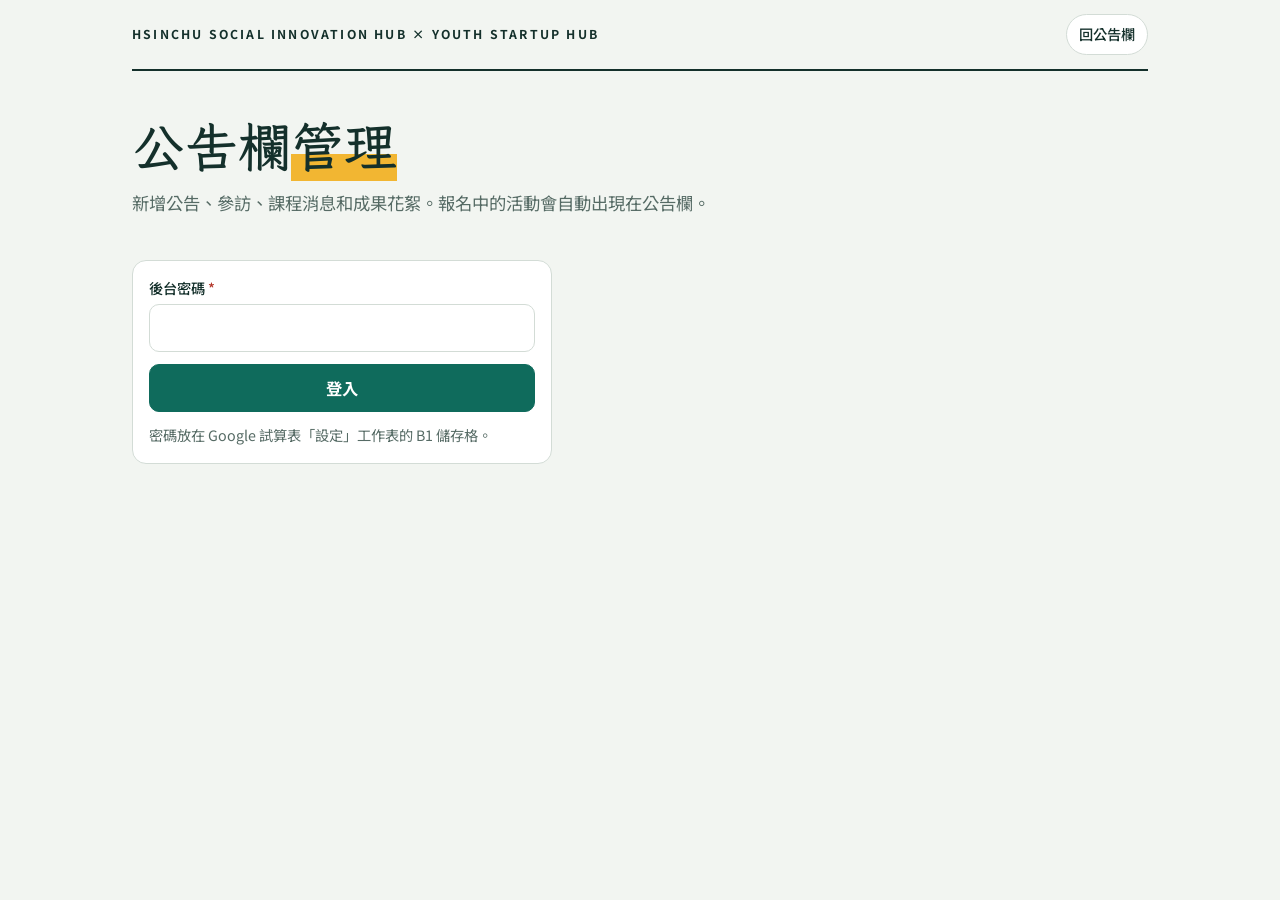
==== admin.html @ f9fd6b79 "建立兩基地進駐團隊公告欄：未來活動、公告、參訪、課程與成果花絮（照片、YouTube） Co-Authored-By: Claude Opus 5.5 <noreply@anthropic.com> " ====
<!DOCTYPE html>
<html lang="zh-Hant">
<head>
<meta charset="utf-8">
<meta name="viewport" content="width=device-width, initial-scale=1">
<meta name="robots" content="noindex">
<title>公告欄管理｜兩基地進駐團隊公告欄</title>
<link rel="preconnect" href="https://fonts.googleapis.com">
<link rel="preconnect" href="https://fonts.gstatic.com" crossorigin>
<link href="https://fonts.googleapis.com/css2?family=LXGW+WenKai+TC:wght@400;700&family=Noto+Sans+TC:wght@400;500;700&display=swap" rel="stylesheet">
<link rel="icon" type="image/svg+xml" href="logo-mark.svg">
<link rel="stylesheet" href="style.css?v=20261125a">
</head>
<body>
<div class="wrap">
  <header class="top">
    <div class="brand">HSINCHU SOCIAL INNOVATION HUB × YOUTH STARTUP HUB</div>
    <nav class="nav"><a href="./">回公告欄</a></nav>
  </header>
  <main>
    <div class="hero">
      <h1>公告欄<em>管理</em></h1>
      <p>新增公告、參訪、課程消息和成果花絮。報名中的活動會自動出現在公告欄。</p>
    </div>
    <section id="body"></section>
  </main>
</div>

<dialog id="dlg" aria-labelledby="dlg-title"><div class="dlg" id="dlg-body"></div></dialog>
<div id="toast" role="status" aria-live="polite"></div>

<script src="config.js"></script>
<script src="common.js"></script>
<script>
(function () {
  "use strict";
  var $ = U.$, esc = U.esc;
  /* 登入和活動報名後台共用同一組帳號（同一個 Google 試算表） */
  var S = { token: "", acts: [], posts: [], pp: [], postsOk: false, loaded: false, busy: false };
  try { S.token = sessionStorage.getItem("must-admin") || ""; S.email = sessionStorage.getItem("must-admin-email") || ""; } catch (e) {}
  S.cfg = null;

  /* ---------- Google 帳號登入 ---------- */
  function loadLoginCfg() {
    U.api("loginConfig").then(function (j) { S.cfg = { clientId: j.clientId || "", password: !!j.password }; })
      .catch(function () { S.cfg = { clientId: "", password: true }; }) // 舊版後端：沿用密碼登入
      .then(function () { if (!S.token) render(); });
  }
  function gsiReady(cb) {
    if (window.google && google.accounts && google.accounts.id) return cb();
    var old = document.getElementById("gsi-js");
    if (old) { old.addEventListener("load", cb); return; }
    var sc = document.createElement("script");
    sc.id = "gsi-js"; sc.src = "https://accounts.google.com/gsi/client"; sc.async = true;
    sc.onload = cb;
    sc.onerror = function () { var m = $("gsi-msg"); if (m) m.textContent = "Google 登入元件載入失敗，請檢查網路後重新整理。"; };
    document.head.appendChild(sc);
  }
  function showGoogleBtn() {
    gsiReady(function () {
      var box = $("gsi-btn");
      if (!box) return;
      google.accounts.id.initialize({ client_id: S.cfg.clientId, callback: onGoogleCredential, ux_mode: "popup", auto_select: false });
      google.accounts.id.renderButton(box, { theme: "outline", size: "large", text: "signin_with", shape: "pill", locale: "zh-TW", width: 280 });
    });
  }
  function onGoogleCredential(resp) {
    if (S.busy) return; S.busy = true;
    var m = $("gsi-msg"); if (m) m.textContent = "驗證中…";
    U.api("googleLogin", { credential: resp.credential }).then(function (j) {
      S.token = j.token; S.email = j.email || "";
      try { sessionStorage.setItem("must-admin", S.token); sessionStorage.setItem("must-admin-email", S.email); } catch (x) {}
      render(); return load();
    }).catch(function (x) { if (m) m.textContent = ""; U.toast(x.message); }).then(function () { S.busy = false; });
  }

  function actById(id) { for (var i = 0; i < S.acts.length; i++) if (S.acts[i].id === id) return S.acts[i]; return null; }

  /* ===== 兩基地進駐團隊公告欄（board.html）：公告、參訪、課程、成果花絮 ===== */
  var POST_TYPES = ["成果花絮", "公告", "參訪", "課程"], POST_BASES = ["兩基地", "社創", "青創"];
  function boardLink(id) { return new URL("./", location.href).href + (id ? "#p-" + id : ""); }
  function postById(id) { return S.posts.filter(function (p) { return p.id === id; })[0] || null; }
  function boardTab() {
    var h = '<div class="row" style="margin-bottom:12px"><button class="btn" type="button" data-newpost="成果花絮">新增成果花絮</button>' +
      '<button class="btn ghost" type="button" data-newpost="公告">新增公告／參訪／課程</button>' +
      '<a class="btn ghost" href="./" target="_blank" rel="noopener">開啟公告欄</a>' +
      '<button class="btn ghost" type="button" data-boardlink>複製公告欄連結</button>' +
      (S.email ? '<span class="cnt" style="margin-left:auto" title="目前登入的帳號">' + esc(S.email) + "</span>" : "") +
      '<button class="btn ghost sm" type="button" data-logout' + (S.email ? "" : ' style="margin-left:auto"') + '>登出</button></div>';
    if (!S.postsOk) return h + '<div class="panel"><p><strong>試算表程式還沒更新。</strong></p><p class="note">把新版 Code.gs 貼到 Apps Script、重新部署後，這裡就能新增公告和花絮。在那之前，公告欄頁面會先只顯示報名中的活動。</p></div>';
    h += '<p class="note" style="margin-bottom:12px">「報名中」的活動會自動出現在公告欄，不用另外新增。這裡放公告、參訪、課程消息和活動成果花絮（照片、YouTube 影片）。</p>';
    var list = S.posts.slice().sort(function (a, b) { var x = a.date || a.createdAt || "", y = b.date || b.createdAt || ""; return x > y ? -1 : x < y ? 1 : 0; });
    if (!list.length) return h + '<div class="panel"><p class="note">還沒有內容。按上面的按鈕新增第一則。</p></div>';
    return h + '<div class="list">' + list.map(function (p) {
      var c = (p.photos && p.photos[0]) ? U.photoUrl(p.photos[0], 200) : ((p.youtube || []).map(U.ytId).filter(Boolean)[0] ? "https://i.ytimg.com/vi/" + (p.youtube || []).map(U.ytId).filter(Boolean)[0] + "/default.jpg" : "");
      return '<div class="arow">' + (c ? '<img class="athumb" src="' + esc(c) + '" alt="" loading="lazy" referrerpolicy="no-referrer">' : '<span class="athumb empty">' + esc(p.type) + "</span>") +
        '<div class="info"><strong>' + esc(p.title) + "</strong>" +
        '<span class="tags"><span class="chip">' + esc(p.type) + '</span><span class="cnt">' + esc(p.base) + (p.date ? " · " + esc(U.dparts(p.date).full) : "") +
        ((p.photos || []).length ? " · 照片 " + p.photos.length + " 張" : "") + ((p.youtube || []).length ? " · 影片 " + p.youtube.length + " 支" : "") + (p.pinned ? " · 置頂" : "") + "</span></span></div>" +
        '<div class="row"><button class="btn ghost sm" type="button" data-editpost="' + esc(p.id) + '">編輯</button>' +
        (p.type === "成果花絮" ? '<button class="btn ghost sm" type="button" data-postlink="' + esc(p.id) + '">複製花絮連結</button>' : "") +
        '<button class="btn danger sm" type="button" data-delpost="' + esc(p.id) + '">刪除</button></div></div>';
    }).join("") + "</div>";
  }
  function picsHtml() {
    return S.pp.length ? S.pp.map(function (u, i) {
      return '<span style="position:relative;display:inline-block"><img src="' + esc(U.photoUrl(u, 200)) + '" alt="" referrerpolicy="no-referrer" style="width:96px;height:72px;object-fit:cover;border-radius:8px;display:block">' +
        '<button type="button" class="x" data-rmpic="' + i + '" aria-label="移除這張" style="position:absolute;top:-8px;right:-8px;width:28px;height:28px;font-size:.8rem;background:var(--card)">✕</button></span>';
    }).join("") : '<span class="note">還沒有照片</span>';
  }
  function openPost(id, type) {
    var p = (id && postById(id)) || { type: type === "成果花絮" ? "成果花絮" : "公告", base: "兩基地", photos: [], youtube: [] };
    S.pp = (p.photos || []).slice();
    var story = p.type === "成果花絮";
    var past = U.sortActs(S.acts).filter(function (a) { return a.status !== "open"; });
    U.showDlg(U.head(id ? "編輯" + p.type : story ? "新增成果花絮" : "新增公告／參訪／課程") + '<form id="post-form" data-id="' + esc(id || "") + '">' +
      (story && !id && past.length ? '<label class="f" for="p-from"><span>從活動帶入（選了會自動填標題、日期）</span><select id="p-from"><option value="">（不帶入，自己填）</option>' +
        past.map(function (a) { return '<option value="' + esc(a.id) + '">' + esc(U.dparts(a.date).md + "　" + a.title) + "</option>"; }).join("") + "</select></label>" : "") +
      '<div class="grid2"><label class="f" for="p-type"><span>類型</span><select id="p-type">' + POST_TYPES.map(function (t) { return "<option" + (p.type === t ? " selected" : "") + ">" + t + "</option>"; }).join("") + "</select></label>" +
      '<label class="f" for="p-base"><span>基地</span><select id="p-base">' + POST_BASES.map(function (t) { return "<option" + (p.base === t ? " selected" : "") + ">" + t + "</option>"; }).join("") + "</select></label></div>" +
      U.fld("p-title", "標題", p.title, true, "text", ' maxlength="100"') +
      '<div class="grid2">' + U.fld("p-date", story ? "活動日期" : "日期（參訪、課程的日期；一般公告可不填）", p.date, false, "date") +
      '<label class="chk" style="align-self:end;min-height:46px"><input type="checkbox" id="p-pin"' + (p.pinned ? " checked" : "") + "> 置頂（排在最前面）</label></div>" +
      '<label class="f" for="p-body"><span>內容</span><textarea id="p-body" maxlength="3000" placeholder="' + (story ? "活動簡介、成果亮點、參加人數…" : "時間、地點、對象、注意事項…") + '">' + esc(p.body) + "</textarea></label>" +
      '<div class="f"><span>照片（可一次選多張，會自動縮小上傳）</span><div class="imgpick"><div id="p-pics" class="row" style="gap:12px;padding:10px;border:1px dashed var(--line);border-radius:10px;background:var(--paper)">' + picsHtml() + "</div>" +
      '<div class="row"><label class="btn ghost sm" for="p-file">選擇照片</label><input type="file" id="p-file" accept="image/jpeg,image/png,image/webp" multiple hidden><span id="p-imgmsg" class="cnt"></span></div>' +
      '<textarea id="p-urls" style="min-height:46px" placeholder="或貼上照片網址／Google 雲端硬碟分享連結，一行一張（要設成「知道連結的人都能查看」）"></textarea></div></div>' +
      '<label class="f" for="p-yt"><span>YouTube 影片網址（一行一支，例如 https://youtu.be/…）</span><textarea id="p-yt" style="min-height:46px">' + esc((p.youtube || []).join("\n")) + "</textarea></label>" +
      U.fld("p-link", "相關連結（報名網址、新聞稿、FB 貼文…，可不填）", p.link, false, "text", ' inputmode="url" placeholder="https://"') +
      '<div class="row"><button class="btn" type="submit">儲存</button><button class="btn ghost" type="button" data-close>取消</button></div></form>');
  }
  function uploadPics(files, input) {
    var msg = $("p-imgmsg"), list = [].slice.call(files).filter(function (f) { return /^image\//.test(f.type); }), done = 0;
    if (!list.length) { U.toast("請選擇圖片檔（JPG、PNG）。"); input.value = ""; return; }
    if (S.uploading) return;
    S.uploading = true;
    var title = ($("p-title") && $("p-title").value.trim()) || "成果花絮";
    var next = function () {
      if (!list.length) return Promise.resolve();
      var f = list.shift();
      msg.textContent = "上傳中… " + (done + 1) + " / " + (done + list.length + 1);
      return shrink(f).then(function (dataUrl) { return call("uploadImage", { type: "image/jpeg", name: title, data: dataUrl.split(",")[1] }); })
        .then(function (j) { S.pp.push(j.url); done++; var box = $("p-pics"); if (box) box.innerHTML = picsHtml(); return next(); });
    };
    next().then(function () { msg.textContent = "已上傳 " + done + " 張，記得按「儲存」"; })
      .catch(function (e) { msg.textContent = done ? "已上傳 " + done + " 張，其餘失敗" : ""; if (e.code !== "auth") U.toast(e.message); })
      .then(function () { S.uploading = false; input.value = ""; });
  }

  function render() {
    var el = $("body");
    if (!U.configured()) { el.innerHTML = U.SETUP_NOTE; return; }
    if (!S.token) {
      if (!S.cfg) { el.innerHTML = '<div class="panel login"><p class="note">載入中…</p></div>'; return; }
      if (S.cfg.clientId) {
        el.innerHTML = '<div class="panel login"><h3 style="margin-top:0">後台登入</h3><div id="gsi-btn" style="min-height:44px"></div>' +
          '<p class="note" id="gsi-msg" aria-live="polite"></p><p class="note">請用已加入「後台帳號」名單的 Google 帳號登入。</p></div>';
        showGoogleBtn();
        return;
      }
      el.innerHTML = '<form id="login-form" class="panel login">' + U.fld("pw", "後台密碼", "", true, "password", ' autocomplete="current-password"') +
        '<button class="btn" type="submit">登入</button><p class="note">密碼放在 Google 試算表「設定」工作表的 B1 儲存格。</p></form>';
      return;
    }
    if (!S.loaded) { el.innerHTML = '<div class="panel"><p class="note">載入中…</p></div>'; return; }
    el.innerHTML = boardTab();
  }

  function logout(msg) {
    S.token = ""; S.email = ""; S.loaded = false;
    try { sessionStorage.removeItem("must-admin"); sessionStorage.removeItem("must-admin-email"); } catch (e) {}
    try { if (window.google && google.accounts && google.accounts.id) google.accounts.id.disableAutoSelect(); } catch (e) {}
    render(); if (msg) U.toast(msg);
  }
  function call(action, data) {
    return U.api(action, Object.assign({ token: S.token }, data || {})).catch(function (e) {
      if (e.code === "auth") logout(e.message);
      throw e;
    });
  }
  function load() {
    return call("boardAdmin").catch(function (e) {
      if (/不支援/.test(e.message)) return { activities: [], posts: null }; // 試算表程式還沒更新
      throw e;
    }).then(function (j) {
      S.acts = j.activities || []; S.postsOk = Array.isArray(j.posts); S.posts = j.posts || [];
      S.loaded = true; render();
    });
  }
  function act(fn, okMsg) {
    if (S.busy) return;
    S.busy = true;
    fn().then(function () { U.toast(okMsg); U.closeDlg(); return load().then(function () { }); })
      .catch(function (e) { if (e.code !== "auth") U.toast(e.message); })
      .then(function () { S.busy = false; });
  }

  document.addEventListener("submit", function (e) {
    e.preventDefault();
    var f = e.target;
    if (f.id === "login-form") {
      if (S.busy) return; S.busy = true;
      U.api("login", { password: $("pw").value }).then(function (j) {
        S.token = j.token;
        try { sessionStorage.setItem("must-admin", S.token); } catch (x) {}
        render(); return load();
      }).catch(function (x) { U.toast(x.message); }).then(function () { S.busy = false; });
    } else if (f.id === "post-form") {
      if (S.uploading) { U.toast("照片還在上傳，請稍等一下再儲存。"); return; }
      var lines = function (v) { return String(v || "").split(/[\r\n]+/).map(function (x) { return x.trim(); }).filter(function (x) { return /^https:\/\//.test(x); }); };
      var pst = { id: f.dataset.id, type: $("p-type").value, base: $("p-base").value, title: $("p-title").value.trim(), date: $("p-date").value,
        body: $("p-body").value.trim(), photos: S.pp.concat(lines($("p-urls").value)), youtube: lines($("p-yt").value), link: $("p-link").value.trim(), pinned: $("p-pin").checked };
      if (!pst.title) { U.toast("請填寫標題。"); return; }
      act(function () { return call("savePost", { post: pst }); }, "已儲存，公告欄馬上會更新。");
    }
  });
  document.addEventListener("click", function (e) {
    var t = e.target.closest("[data-close],[data-logout],[data-newpost],[data-editpost],[data-delpost],[data-rmpic],[data-postlink],[data-boardlink]");
    if (!t) { if (e.target === $("dlg")) U.closeDlg(); return; }
    var d = t.dataset;
    if (d.close !== undefined) U.closeDlg();
    else if (d.logout !== undefined) logout("已登出。");
    else if (d.newpost !== undefined) openPost("", d.newpost);
    else if (d.editpost !== undefined) openPost(d.editpost);
    else if (d.delpost !== undefined) {
      if (d.sure !== "1") { d.sure = "1"; t.textContent = "確定刪除？"; return; }
      act(function () { return call("deletePost", { id: d.delpost }); }, "已刪除。");
    } else if (d.rmpic !== undefined) { S.pp.splice(+d.rmpic, 1); $("p-pics").innerHTML = picsHtml(); }
    else if (d.postlink !== undefined || d.boardlink !== undefined) {
      var bl = boardLink(d.postlink || "");
      navigator.clipboard.writeText(bl).then(function () { U.toast("連結已複製，可直接貼到 FB 或 LINE。"); }, function () { U.toast("連結是：" + bl); });
    }
  });
  document.addEventListener("change", function (e) {
    if (e.target.id === "p-file" && e.target.files.length) uploadPics(e.target.files, e.target);
    else if (e.target.id === "p-from") {
      var fa = actById(e.target.value);
      if (fa) { $("p-title").value = fa.title + "｜活動花絮"; $("p-date").value = fa.date || ""; }
    }
  });

  /* 上傳前先縮小到長邊 1600px 的 JPG，載入比較快，也不會超過大小限制 */
  function shrink(file) {
    return new Promise(function (ok, bad) {
      var url = URL.createObjectURL(file), img = new Image();
      img.onload = function () {
        var max = 1600, w = img.naturalWidth, h = img.naturalHeight, k = Math.min(1, max / Math.max(w, h));
        var c = document.createElement("canvas"); c.width = Math.round(w * k); c.height = Math.round(h * k);
        var g = c.getContext("2d"); g.fillStyle = "#fff"; g.fillRect(0, 0, c.width, c.height); g.drawImage(img, 0, 0, c.width, c.height);
        URL.revokeObjectURL(url);
        ok(c.toDataURL("image/jpeg", 0.85));
      };
      img.onerror = function () { URL.revokeObjectURL(url); bad(new Error("這個檔案無法當成圖片讀取，請換一張 JPG 或 PNG。")); };
      img.src = url;
    });
  }
  render();
  if (U.configured()) loadLoginCfg();
  if (S.token && U.configured()) load().catch(function (e) { if (e.code !== "auth") { $("body").innerHTML = '<div class="panel"><p class="note">' + esc(e.message) + "</p></div>"; } });
})();
</script>
</body>
</html>
---- style.css ----
/* layout: a campus notice board. One column; each activity is a ticket led by its date stub. */
:root{
  --paper:#f2f5f1; --card:#ffffff; --ink:#14302b; --muted:#566b65; --line:#d3dcd6;
  --accent:#0f6b5c; --accent-ink:#ffffff; --mark:#f2b632; --mark-ink:#3a2a00;
  --open:#1d7a46; --fb:#2b5fb8; --closed:#66716d; --danger:#b3372b;
  --display:"LXGW WenKai TC","Noto Serif TC","PMingLiU",serif;
  --body:"Noto Sans TC","PingFang TC","Microsoft JhengHei",system-ui,sans-serif;
  --r:14px;
}
@media (prefers-color-scheme: dark){
  :root:not([data-theme="light"]){
    color-scheme:dark;
    --paper:#0f1a18; --card:#172523; --ink:#e6efea; --muted:#9db0a9; --line:#2c3f3a;
    --accent:#55c7b0; --accent-ink:#072019; --mark:#f2b632; --mark-ink:#3a2a00;
    --open:#6fd49a; --fb:#8fb4f5; --closed:#9aa5a1; --danger:#f08a7e;
  }
}
:root[data-theme="dark"]{
  color-scheme:dark;
  --paper:#0f1a18; --card:#172523; --ink:#e6efea; --muted:#9db0a9; --line:#2c3f3a;
  --accent:#55c7b0; --accent-ink:#072019; --mark:#f2b632; --mark-ink:#3a2a00;
  --open:#6fd49a; --fb:#8fb4f5; --closed:#9aa5a1; --danger:#f08a7e;
}
*{box-sizing:border-box}
html,body{margin:0}
/* 字級自適應：手機 16px，隨螢幕變寬逐步放大到 18px，全站字級都以 rem 跟著縮放 */
html{font-size:clamp(15px,14.4px + .15vw,17px)}
body{background:var(--paper);color:var(--ink);font-family:var(--body);font-size:1rem;line-height:1.6;-webkit-text-size-adjust:100%}
button,input,select,textarea{font:inherit;color:inherit}
:focus-visible{outline:3px solid var(--mark);outline-offset:2px}
.wrap{max-width:760px;margin:0 auto;padding:0 16px 64px}
.top{display:flex;align-items:center;justify-content:space-between;gap:12px;padding:14px 0;border-bottom:2px solid var(--ink)}
.brand{font-size:0.75rem;letter-spacing:.18em;font-weight:700}
.nav{display:flex;gap:6px}
.nav a{padding:8px 12px;border-radius:999px;text-decoration:none;color:var(--ink);font-size:0.875rem;font-weight:500;border:1px solid var(--line);background:var(--card)}
.nav a[aria-current="page"]{background:var(--ink);color:var(--paper);border-color:var(--ink)}
.hero{padding:28px 0 8px}
h1{font-family:var(--display);font-weight:700;font-size:clamp(1.875rem,1.2rem + 3vw,3.25rem);line-height:1.2;margin:0;text-wrap:balance}
h1 em{font-style:normal;background:linear-gradient(transparent 62%,var(--mark) 62%)}
.hero p{margin:10px 0 0;color:var(--muted)}
h2{font-family:var(--display);font-size:1.375rem;margin:0;text-wrap:balance}
section{margin-top:28px}
.sec-head{display:flex;align-items:baseline;justify-content:space-between;gap:12px;flex-wrap:wrap;margin-bottom:12px}
.sec-head small{color:var(--muted);font-size:0.875rem}
.panel{background:var(--card);border:1px solid var(--line);border-radius:var(--r);padding:16px}
.note{color:var(--muted);font-size:0.875rem;margin:0}
.filters{display:flex;gap:10px;flex-wrap:wrap;margin-bottom:12px}
.filters label{flex:1 1 140px;display:flex;flex-direction:column;gap:4px;font-size:0.8125rem;color:var(--muted)}
select,input[type=text],input[type=date],input[type=number],textarea{
  width:100%;min-height:46px;padding:10px 12px;border:1px solid var(--line);border-radius:10px;background:var(--card);color:var(--ink)}
textarea{min-height:92px;resize:vertical}
.list{display:flex;flex-direction:column;gap:10px}
.act{display:flex;align-items:stretch;gap:0;width:100%;text-align:left;padding:0;background:var(--card);border:1px solid var(--line);border-radius:var(--r);cursor:pointer;overflow:hidden}
.act:hover{border-color:var(--accent)}
.date{flex:0 0 74px;display:flex;flex-direction:column;align-items:center;justify-content:center;padding:12px 6px;background:var(--ink);color:var(--paper);border-right:2px dashed var(--paper)}
.date b{font-family:var(--display);font-size:1.5rem;line-height:1.1;font-variant-numeric:tabular-nums}
.date i{font-style:normal;font-size:0.75rem;opacity:.8}
.act .body{flex:1 1 auto;min-width:0;padding:12px 14px;display:flex;flex-direction:column;gap:6px}
.act .t{font-weight:700;font-size:1.0625rem;line-height:1.35;overflow-wrap:anywhere}
.act .m{color:var(--muted);font-size:0.8438rem;overflow-wrap:anywhere}
.tags{display:flex;gap:8px;flex-wrap:wrap;align-items:center}
.pill{display:inline-flex;align-items:center;gap:6px;padding:2px 10px;border-radius:999px;font-size:0.7812rem;font-weight:700;border:1.5px solid currentColor;white-space:nowrap}
.pill::before{content:"";width:7px;height:7px;border-radius:50%;background:currentColor}
.pill.open{color:var(--open)} .pill.feedback{color:var(--fb)} .pill.closed{color:var(--closed)}
.pill.closed::before{background:transparent;border:1.5px solid currentColor}
.chip{font-size:0.7812rem;padding:2px 9px;border-radius:999px;background:var(--mark);color:var(--mark-ink);font-weight:700;white-space:nowrap}
.cnt{font-size:0.8125rem;color:var(--muted);font-variant-numeric:tabular-nums}
.btn{display:inline-flex;align-items:center;justify-content:center;min-height:46px;padding:10px 18px;border-radius:10px;border:1px solid var(--accent);background:var(--accent);color:var(--accent-ink);font-weight:700;cursor:pointer}
.btn.ghost{background:transparent;color:var(--ink);border-color:var(--line)}
.btn.danger{background:transparent;color:var(--danger);border-color:var(--danger)}
.btn.sm{min-height:38px;padding:6px 12px;font-size:0.875rem}
.btn:disabled{opacity:.5;cursor:not-allowed}
.row{display:flex;gap:10px;flex-wrap:wrap;align-items:center}
dialog{border:0;padding:0;background:var(--card);color:var(--ink);width:min(620px,100%);max-width:100%;max-height:92%;border-radius:18px 18px 0 0;margin:auto auto 0}
@media (min-width:640px){dialog{border-radius:18px;margin:auto}}
dialog::backdrop{background:rgba(8,20,18,.55)}
.dlg{padding:18px 18px 24px;display:flex;flex-direction:column;gap:14px}
.dlg-head{display:flex;justify-content:space-between;align-items:flex-start;gap:12px}
.dlg h3{font-family:var(--display);font-size:1.375rem;line-height:1.3;margin:0;overflow-wrap:anywhere}
.x{flex:0 0 auto;width:42px;height:42px;border-radius:50%;border:1px solid var(--line);background:transparent;cursor:pointer;font-size:1.125rem}
dl.meta{display:grid;grid-template-columns:auto 1fr;gap:6px 14px;margin:0;font-size:0.9375rem}
dl.meta dt{color:var(--muted)} dl.meta dd{margin:0;overflow-wrap:anywhere}
.desc{white-space:pre-wrap;overflow-wrap:anywhere;margin:0}
form{display:flex;flex-direction:column;gap:12px}
.f{display:flex;flex-direction:column;gap:4px;font-size:0.875rem;font-weight:500}
.f span i{font-style:normal;color:var(--danger)}
.grid2{display:grid;grid-template-columns:1fr 1fr;gap:12px}
@media (max-width:420px){.grid2{grid-template-columns:1fr}}
hr{border:0;border-top:1px dashed var(--line);margin:2px 0;width:100%}
.ok{border-left:4px solid var(--open);padding:10px 12px;background:var(--paper);border-radius:8px;font-size:0.9375rem}
.warn{border-left:4px solid var(--mark);padding:10px 12px;background:var(--paper);border-radius:8px;font-size:0.9375rem}
.rate{display:flex;gap:8px;flex-wrap:wrap}
.rate label{position:relative}
.rate input{position:absolute;opacity:0;inset:0}
.rate span{display:flex;align-items:center;justify-content:center;width:50px;height:46px;border:1px solid var(--line);border-radius:10px;font-weight:700;cursor:pointer}
.rate input:checked+span{background:var(--accent);color:var(--accent-ink);border-color:var(--accent)}
.rate input:focus-visible+span{outline:3px solid var(--mark);outline-offset:2px}
.tabs{display:flex;gap:6px;flex-wrap:wrap;margin-bottom:14px}
.tabs button{min-height:42px;padding:8px 14px;border-radius:10px;border:1px solid var(--line);background:var(--card);cursor:pointer;font-weight:500}
.tabs button[aria-selected="true"]{background:var(--ink);color:var(--paper);border-color:var(--ink)}
.scroll{overflow-x:auto;border:1px solid var(--line);border-radius:var(--r);background:var(--card)}
table{border-collapse:collapse;width:100%;font-size:0.875rem;font-variant-numeric:tabular-nums}
th,td{padding:10px 12px;text-align:left;border-bottom:1px solid var(--line);white-space:nowrap;vertical-align:top}
td.wrapc{white-space:normal;min-width:180px;overflow-wrap:anywhere}
th{color:var(--muted);font-weight:500;font-size:0.8125rem}
tr:last-child td{border-bottom:0}
.arow{display:flex;gap:12px;align-items:center;justify-content:space-between;flex-wrap:wrap;padding:12px 14px;background:var(--card);border:1px solid var(--line);border-radius:var(--r)}
.arow .info{flex:1 1 220px;min-width:0;display:flex;flex-direction:column;gap:4px}
.stat{display:flex;gap:18px;flex-wrap:wrap;align-items:flex-end;margin-bottom:12px}
.stat b{font-family:var(--display);font-size:2.125rem;line-height:1}
.bars{display:grid;grid-template-columns:auto 1fr auto;gap:4px 8px;align-items:center;font-size:0.8125rem;flex:1 1 200px}
.bars .bar{height:10px;border-radius:5px;background:var(--line);overflow:hidden}
.bars .bar i{display:block;height:100%;background:var(--accent)}
.fbitem{padding:12px 14px;border:1px solid var(--line);border-radius:var(--r);background:var(--card)}
.fbitem p{margin:6px 0 0;white-space:pre-wrap;overflow-wrap:anywhere}
#toast{position:fixed;left:50%;bottom:20px;transform:translateX(-50%);background:var(--ink);color:var(--paper);padding:10px 16px;border-radius:999px;font-size:0.875rem;max-width:calc(100% - 32px);opacity:0;pointer-events:none;transition:opacity .2s;z-index:99}
#toast.on{opacity:1}
@media (prefers-reduced-motion:reduce){#toast{transition:none}}
[hidden]{display:none!important}
.login{max-width:420px}
.sid-row{display:flex;gap:10px;flex-wrap:wrap}
.sid-row input{flex:1 1 180px}

details summary{cursor:pointer;color:var(--muted);font-size:0.9062rem;padding:8px 0}
dialog:modal{overflow:auto}
.survey{gap:18px}
.sv-intro{display:flex;flex-direction:column;gap:6px;padding:12px 14px;background:var(--paper);border-radius:10px}
.sv-intro p{margin:0}
.sv-q{display:flex;flex-direction:column;gap:10px;padding:14px 0;border-top:1px solid var(--line);border:0;margin:0;min-width:0}
.sv-q+.sv-q,.sv-note+.sv-q,.sv-q+.sv-note{border-top:1px solid var(--line)}
.sv-t{font-weight:700;display:flex;gap:8px;align-items:baseline;padding:0}
.sv-t b{flex:0 0 auto;min-width:24px;height:24px;border-radius:50%;background:var(--ink);color:var(--paper);font-size:0.8125rem;display:inline-flex;align-items:center;justify-content:center}
.sv-t i{font-style:normal;color:var(--danger)}
.sv-q.miss .sv-t{color:var(--danger)}
.mrow.miss legend{color:var(--danger)}
.choices{display:flex;flex-wrap:wrap;gap:8px}
.opt{position:relative}
.opt input{position:absolute;opacity:0;inset:0;margin:0;cursor:pointer}
.opt span{display:inline-flex;align-items:center;min-height:42px;padding:8px 14px;border:1px solid var(--line);border-radius:999px;background:var(--card);font-size:0.9062rem}
.opt input:checked+span{background:var(--accent);color:var(--accent-ink);border-color:var(--accent);font-weight:700}
.opt input:focus-visible+span{outline:3px solid var(--mark);outline-offset:2px}
.mrow{border:0;padding:0;margin:0;display:flex;flex-direction:column;gap:6px;min-width:0}
.mrow legend{font-size:0.9062rem;color:var(--muted);padding:0;margin-bottom:6px}
.mrow .opt span{min-height:38px;padding:6px 11px;font-size:0.8438rem}
.sv-note{padding:12px 14px;border-left:4px solid var(--mark);background:var(--paper);border-radius:8px;font-size:0.9062rem;white-space:pre-line}
.slider{display:flex;align-items:center;gap:12px}
.slider input{flex:1 1 auto;accent-color:var(--accent);min-height:42px}
.slider output{flex:0 0 76px;text-align:right;font-weight:700;font-variant-numeric:tabular-nums}
.slider.untouched output{color:var(--muted);font-weight:400;font-size:0.8125rem}
.ends{display:flex;justify-content:space-between;color:var(--muted);font-size:0.7812rem;margin-top:-6px;padding-right:88px}
.mtable td.num,.mtable th.num{text-align:right}
.linkbox{display:flex;gap:8px;flex-wrap:wrap;align-items:center}
.linkbox code{flex:1 1 240px;min-width:0;padding:8px 10px;background:var(--paper);border:1px solid var(--line);border-radius:8px;font-size:0.8125rem;overflow-wrap:anywhere}
.sv-block{display:flex;flex-direction:column;gap:10px}
.sv-block h4{margin:0;font-size:1rem}
.sv-q+.sv-q,.sv-note+.sv-q,.sv-q+.sv-note{border-top:0;box-shadow:inset 0 1px 0 var(--line)}
.sv-q>legend{float:left;width:100%;margin-bottom:10px}
.sv-q>legend+*{clear:both}
.mrow .choices{display:grid;grid-template-columns:repeat(5,minmax(0,1fr));gap:6px}
.mrow .opt span{width:100%;justify-content:center;text-align:center;min-height:44px;padding:4px 2px;border-radius:10px;font-size:0.8125rem;line-height:1.25}
.sv-block .bars{flex:none}
.choices.free{display:flex;flex-wrap:wrap}
.choices.free .opt span{width:auto;padding:4px 14px}
.mrow:not(.sv-q .mrow) .choices:not(.free){grid-template-columns:repeat(3,minmax(0,1fr))}
.fixed{min-height:46px;padding:10px 12px;border:1px dashed var(--line);border-radius:10px;background:var(--paper);overflow-wrap:anywhere}
#reg-form .mrow legend.f{color:var(--ink);font-size:0.875rem;font-weight:500;margin-bottom:4px}
#reg-form .mrow legend i{font-style:normal;color:var(--danger)}
#reg-form .f>span i{font-style:normal;color:var(--danger)}
input[type=tel],input[type=email],input[type=password]{width:100%;min-height:46px;padding:10px 12px;border:1px solid var(--line);border-radius:10px;background:var(--card);color:var(--ink)}
#reg-form .mrow.miss legend.f{color:var(--danger)}
.act .thumb{flex:0 0 88px;align-self:stretch;min-height:96px;background:var(--paper);border-left:1px solid var(--line);overflow:hidden}
.act .thumb img{display:block;width:100%;height:100%;object-fit:cover}
.poster{display:block;margin:0 -18px;background:var(--paper);border-top:1px solid var(--line);border-bottom:1px solid var(--line)}
.poster img{display:block;width:100%;max-height:min(70vh,560px);object-fit:contain}
.athumb{flex:0 0 56px;width:56px;height:56px;border-radius:8px;object-fit:cover;background:var(--paper);border:1px solid var(--line)}
.athumb.empty{display:inline-flex;align-items:center;justify-content:center;font-size:0.6875rem;color:var(--muted)}
.imgpick{display:flex;flex-direction:column;gap:8px}
.imgprev{display:flex;align-items:center;justify-content:center;min-height:80px;padding:8px;border:1px dashed var(--line);border-radius:10px;background:var(--paper)}
.imgprev img{display:block;max-width:100%;max-height:220px;border-radius:6px}
label.btn{cursor:pointer}
@media (max-width:420px){.act .thumb{flex-basis:72px}}
.mailprev{border:1px solid var(--line);border-radius:10px;background:var(--paper);padding:12px 14px;display:flex;flex-direction:column;gap:8px}
.mailprev pre{margin:0;white-space:pre-wrap;overflow-wrap:anywhere;font-family:var(--body);font-size:0.9062rem;line-height:1.6}
td input[type=checkbox],th input[type=checkbox]{width:18px;height:18px;accent-color:var(--accent)}
.btn.sm[disabled]{opacity:.5}
.mailbody{font-size:0.9062rem;line-height:1.75;overflow-wrap:anywhere}
.mailbody hr{border:0;border-top:1px solid var(--line);margin:10px 0}
.mailbody a{color:var(--accent)}
code{font-size:0.7812rem;padding:1px 5px;border-radius:5px;background:var(--paper);border:1px solid var(--line)}
.mailbody img{display:block;max-width:100%;height:auto;margin:8px 0;border-radius:6px}
.qcard{display:flex;flex-direction:column;gap:10px;padding:14px;border:1px solid var(--line);border-radius:12px;background:var(--paper)}
.qhead{display:flex;align-items:center;gap:10px;flex-wrap:wrap}
.qtools{margin-left:auto;display:flex;gap:6px}
.qtools .btn.sm{min-height:34px;padding:4px 10px}
.chk{display:inline-flex;align-items:center;gap:8px;font-size:0.875rem;width:max-content}
.chk input{width:18px;height:18px;accent-color:var(--accent)}
.qcard input[type=number]{width:100%;min-height:46px;padding:10px 12px;border:1px solid var(--line);border-radius:10px;background:var(--card);color:var(--ink)}
.act-btns{display:grid;grid-template-columns:1fr 1fr;gap:10px}
.act.act-card{cursor:default}
.act.act-card:hover{border-color:var(--line)}
.act-btns.inline{display:inline-flex;gap:6px;flex-wrap:wrap}
.act-btns.inline .btn{min-height:30px;padding:3px 12px;font-size:0.8438rem;border-radius:999px}
.act-btns .btn:disabled{background:var(--paper);border-color:var(--line);color:var(--muted);opacity:1}
/* ===== 自適應版面 ===== */
/* 手機：按鈕放大、平均分配，方便手指點按 */
@media (max-width:520px){
  .act-btns.inline{display:flex;width:100%}
  .act-btns.inline .btn{flex:1 1 0;min-height:36px;font-size:0.875rem}
  .hero{padding:20px 0 4px}
  .act .date{flex-basis:64px}
  .act .date b{font-size:1.25rem}
}
/* 平板以上：版面放寬 */
@media (min-width:900px){
  .wrap{max-width:1080px;padding:0 32px 80px}
  .hero{padding:44px 0 16px}
  .hero p{font-size:1.0625rem}
  .filters label{flex:0 1 240px}
}
/* 電腦：活動卡片兩欄排列 */
@media (min-width:1024px){
  .list{display:grid;grid-template-columns:repeat(2,minmax(0,1fr));gap:14px}
  .list > .panel{grid-column:1 / -1}
}
/* 大標題自適應：手機分兩行、字級跟著螢幕寬度縮放；寬螢幕合成一行 */
.hero-title{font-size:clamp(1.5rem,7.4vw,2.5rem);line-height:1.3}
.hero-title span{display:block}
.hero-title span + span{margin-top:.15em}
@media (min-width:700px){
  .hero-title{font-size:clamp(2rem,3.6vw,2.9rem)}
  .hero-title{white-space:nowrap}
  .hero-title span{display:inline}
  .hero-title span + span{margin:0 0 0 .3em}
}
/* 輸入框維持 16px，避免 iPhone 點輸入框時自動放大畫面 */
input,select,textarea{font-size:max(16px,1rem)}
/* 單一活動頁（?id=活動編號） */
.single{margin-top:20px}
.single > .panel.dlg{padding:20px}
.single .back{align-self:flex-start;color:var(--muted);font-size:0.875rem;text-decoration:none}
.single .back:hover{color:var(--ink);text-decoration:underline}
.single-title{font-size:clamp(1.375rem,1rem + 2vw,2rem);line-height:1.3;overflow-wrap:anywhere}
.page-link{margin:0}
@media (min-width:900px){.is-single .wrap{max-width:820px}}
a.btn{text-decoration:none}
/* 列印／存成 PDF：只留下回饋分析內容 */
@media print{
  body{background:#fff}
  .top,.hero,.tabs,label[for="a-pick"],.noprint,.linkbox,#toast,dialog,[data-logout]{display:none!important}
  .wrap{max-width:none;padding:0}
  .panel,.sv-block{break-inside:avoid;box-shadow:none}
  .scroll{overflow:visible}
}
/* 回饋分析圖表 */
.chart{margin:4px 0 8px;display:flex;flex-direction:column;gap:6px}
.chart-svg{overflow-x:auto}
.chart-svg svg{display:block;width:100%;max-width:640px;min-width:420px;height:auto}
.chart figcaption{display:flex;justify-content:flex-end;max-width:640px}
.chart svg g:hover text{fill:var(--ink)}

/* EDM 和行銷貼文 */
dialog:has(.edm){width:min(1120px,100%)}
.edm{display:grid;gap:16px}
.edm-fields{display:flex;flex-direction:column;gap:10px}
.edm-out{display:flex;flex-direction:column;gap:10px;min-width:0}
.edm-post{min-height:420px;font-size:0.9375rem;line-height:1.7;background:var(--paper)}
.edm-frame{width:100%;height:560px;border:1px solid var(--line);border-radius:10px;background:#eef2ef}
@media (min-width:860px){
  .edm{grid-template-columns:minmax(0,5fr) minmax(0,6fr)}
  .edm-out{position:sticky;top:0;align-self:start}
  .edm-post{min-height:560px}
}
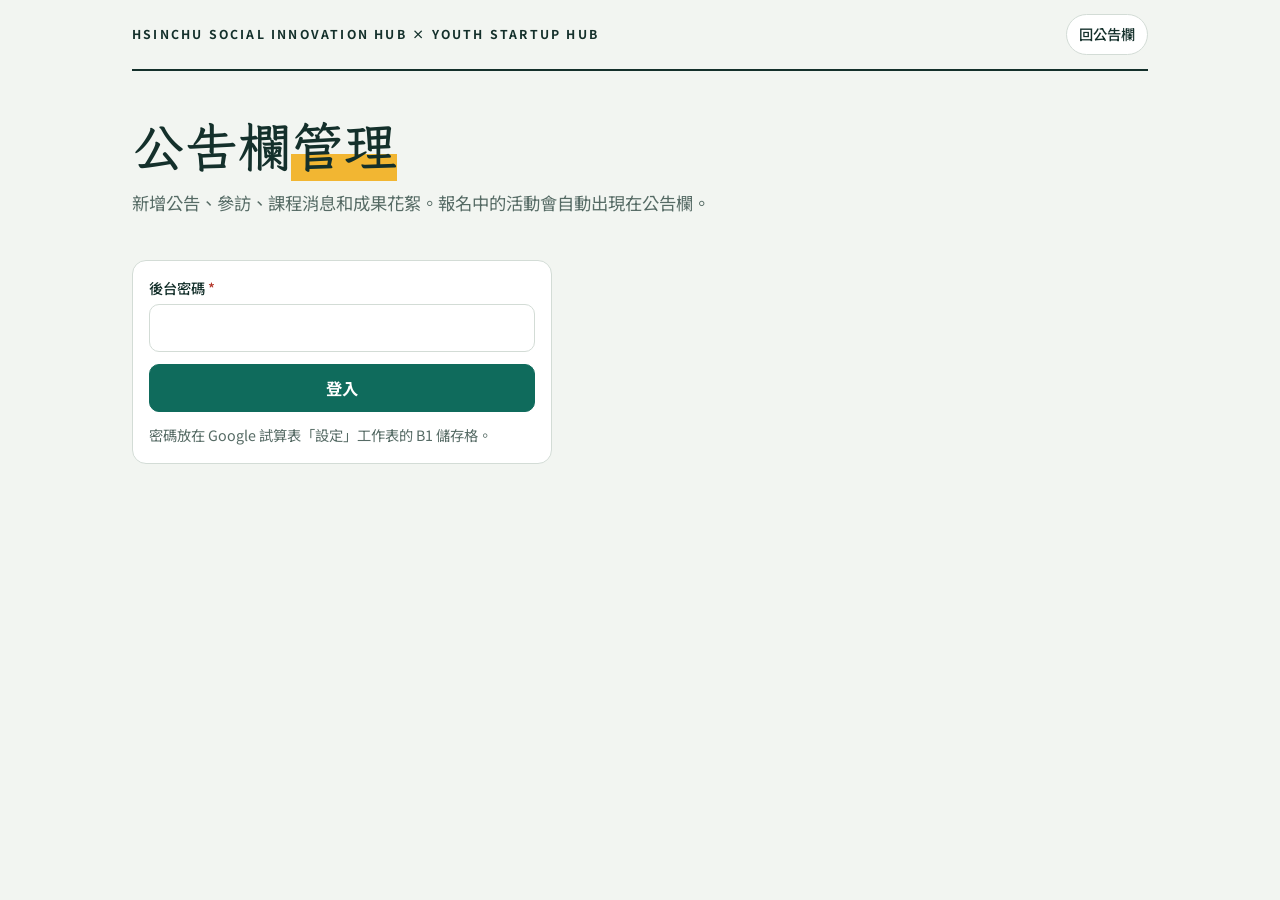
==== commit 99a25f94: "填入進駐團隊意見箱表單網址 Co-Authored-By: Claude Opus 5.5 <noreply@anthropic.com> Claude-Session: https://claude" ====
--- a/admin.html
+++ b/admin.html
@@ -29,7 +29,7 @@
 <dialog id="dlg" aria-labelledby="dlg-title"><div class="dlg" id="dlg-body"></div></dialog>
 <div id="toast" role="status" aria-live="polite"></div>
 
-<script src="config.js"></script>
+<script src="config.js?v=20261125b"></script>
 <script src="common.js"></script>
 <script>
 (function () {
